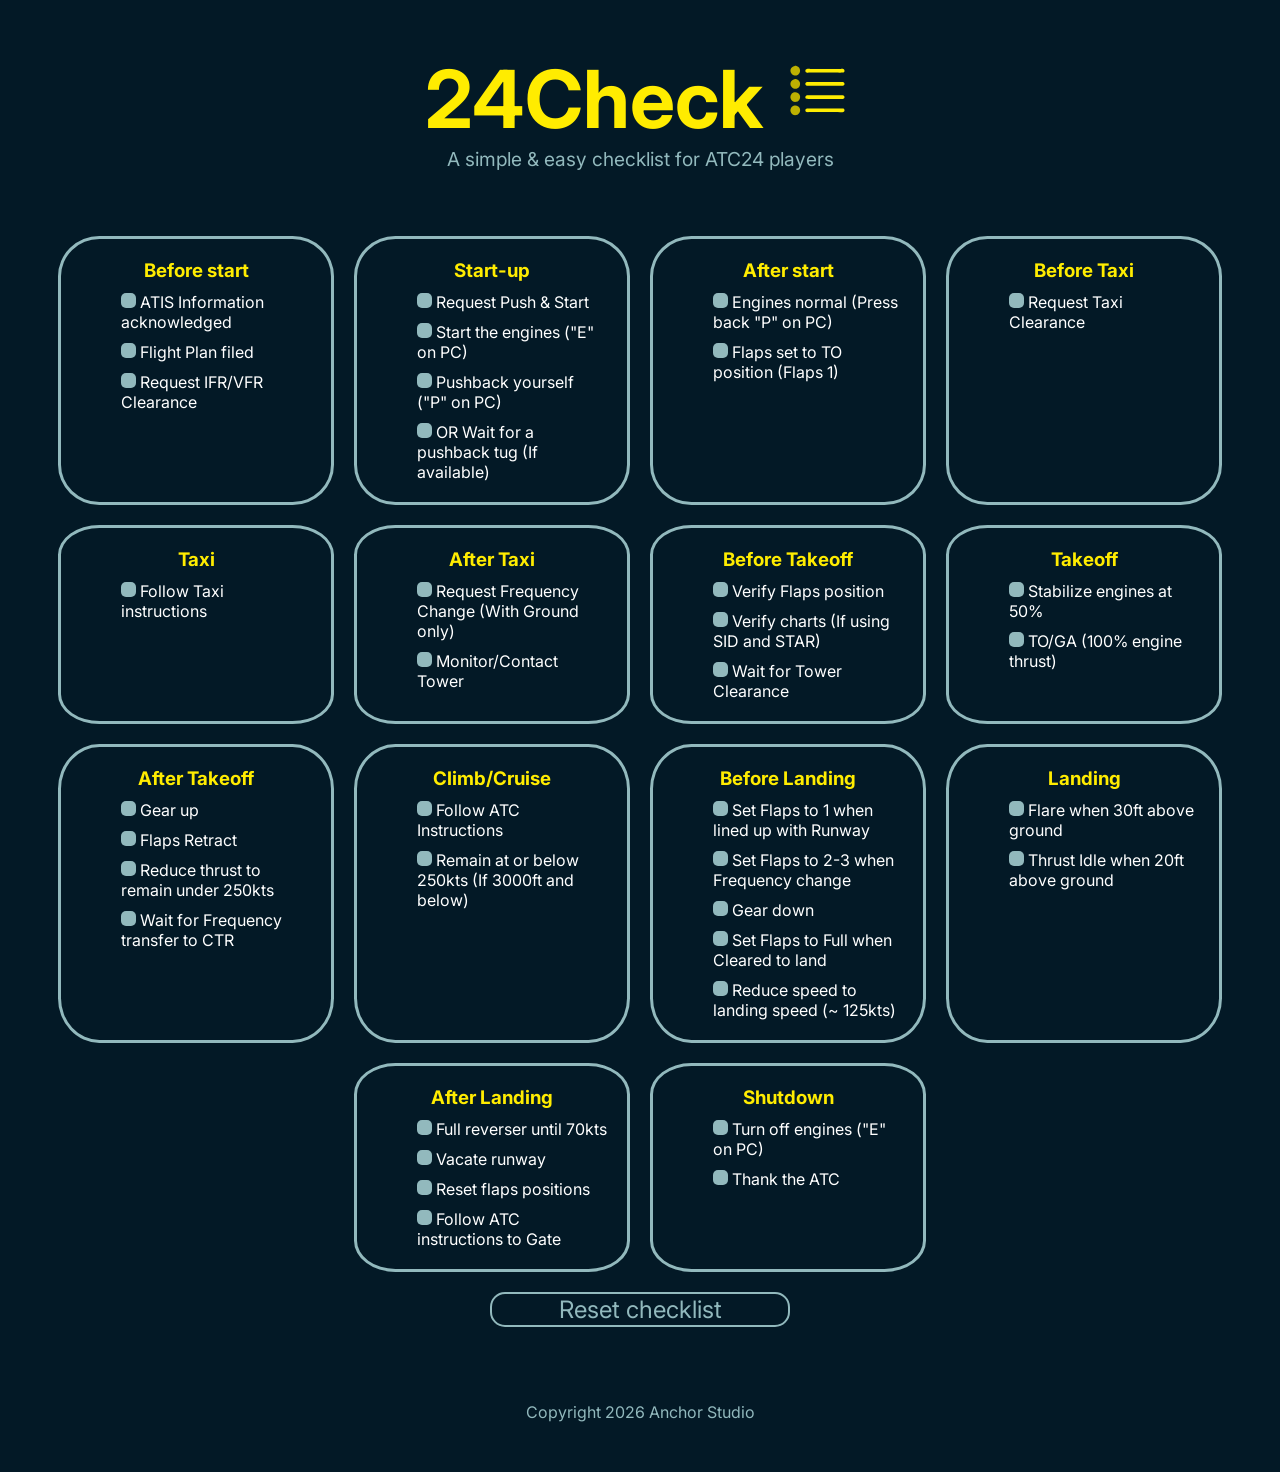
==== index.html @ 7aee20b8 "Fixed bugs. Added auto height for better visibility" ====
<!doctype html>
<html lang="en">
  <head>
    <meta charset="UTF-8" />
    <meta name="viewport" content="width=device-width, initial-scale=1.0" />
    <title>24Check</title>
    <link rel="stylesheet" href="style.css" />
    <link rel="icon" type="image/svg" href="Images/24Check-logo-nobg.svg" />
  </head>
  <body>
    <header>
      <div class="intro">
        <h1 class="title">
          24Check
          <img
            src="Images/24Check-logo-nobg.svg"
            alt="24Check logo"
            height="75px"
          />
        </h1>
        <p class="text">A simple & easy checklist for ATC24 players</p>
      </div>
    </header>
    <main>
      <form>
        <div class="checklists">
          <div id="before-start" class="checklist">
            <h3>Before start</h3>
            <ul>
              <li>
                <input type="checkbox" id="ATIS" class="checkBox" />
                <label for="ATIS">ATIS Information acknowledged</label>
              </li>
              <li>
                <input type="checkbox" id="FPL" class="checkBox" />
                <label for="FPL">Flight Plan filed</label>
              </li>
              <li>
                <input type="checkbox" id="Clearance" class="checkBox" />
                <label for="Clearance">Request IFR/VFR Clearance</label>
              </li>
            </ul>
          </div>
          <div id="startup" class="checklist">
            <h3>Start-up</h3>
            <ul>
              <li>
                <input type="checkbox" id="PushStart" class="checkBox" />
                <label for="PushStart">Request Push & Start</label>
              </li>
              <li>
                <input type="checkbox" id="StartEngines" class="checkBox" />
                <label for="StartEngines">Start the engines ("E" on PC)</label>
              </li>
              <li>
                <input type="checkbox" id="PushbackSelf" class="checkBox" />
                <label for="PushbackSelf">Pushback yourself ("P" on PC)</label>
              </li>
              <li>
                <input type="checkbox" id="PushbackTug" class="checkBox" />
                <label for="PushbackTug"
                  >OR Wait for a pushback tug (If available)</label
                >
              </li>
            </ul>
          </div>
          <div id="after-startup" class="checklist">
            <h3>After start</h3>
            <ul>
              <li>
                <input type="checkbox" id="EnginesNormal" class="checkBox" />
                <label for="EnginesNormal"
                  >Engines normal (Press back "P" on PC)</label
                >
              </li>
              <li>
                <input type="checkbox" id="FlapsTO" class="checkBox" />
                <label for="FlapsTO">Flaps set to TO position (Flaps 1)</label>
              </li>
            </ul>
          </div>
          <div id="beforeTaxi" class="checklist">
            <h3>Before Taxi</h3>
            <ul>
              <li>
                <input type="checkbox" id="TaxiClearance" class="checkBox" />
                <label for="TaxiClearance">Request Taxi Clearance</label>
              </li>
            </ul>
          </div>
          <div id="taxi" class="checklist">
            <h3>Taxi</h3>
            <ul>
              <li>
                <input type="checkbox" id="TaxiInstructions" class="checkBox" />
                <label for="TaxiInstructions">Follow Taxi instructions</label>
              </li>
            </ul>
          </div>
          <div id="afterTaxi" class="checklist">
            <h3>After Taxi</h3>
            <ul>
              <li>
                <input type="checkbox" id="FreqChangeGround" class="checkBox" />
                <label for="FreqChangeGround"
                  >Request Frequency Change (With Ground only)</label
                >
              </li>
              <li>
                <input type="checkbox" id="ContactTower" class="checkBox" />
                <label for="ContactTower">Monitor/Contact Tower</label>
              </li>
            </ul>
          </div>
          <div id="beforeTakeoff" class="checklist">
            <h3>Before Takeoff</h3>
            <ul>
              <li>
                <input type="checkbox" id="VerifyFlaps" class="checkBox" />
                <label for="VerifyFlaps">Verify Flaps position</label>
              </li>
              <li>
                <input type="checkbox" id="VerifyCharts" class="checkBox" />
                <label for="VerifyCharts"
                  >Verify charts (If using SID and STAR)</label
                >
              </li>
              <li>
                <input type="checkbox" id="TowerClearance" class="checkBox" />
                <label for="TowerClearance">Wait for Tower Clearance</label>
              </li>
            </ul>
          </div>
          <div id="takeoff" class="checklist">
            <h3>Takeoff</h3>
            <ul>
              <li>
                <input type="checkbox" id="StabilizeEngines" class="checkBox" />
                <label for="StabilizeEngines">Stabilize engines at 50%</label>
              </li>
              <li>
                <input type="checkbox" id="TOGA" class="checkBox" />
                <label for="TOGA">TO/GA (100% engine thrust)</label>
              </li>
            </ul>
          </div>
          <div id="afterTakeoff" class="checklist">
            <h3>After Takeoff</h3>
            <ul>
              <li>
                <input type="checkbox" id="GearUp" class="checkBox" />
                <label for="GearUp">Gear up</label>
              </li>
              <li>
                <input type="checkbox" id="FlapsRetract" class="checkBox" />
                <label for="FlapsRetract">Flaps Retract</label>
              </li>
              <li>
                <input type="checkbox" id="ReduceThrust" class="checkBox" />
                <label for="ReduceThrust"
                  >Reduce thrust to remain under 250kts</label
                >
              </li>
              <li>
                <input type="checkbox" id="FreqTransferCTR" class="checkBox" />
                <label for="FreqTransferCTR"
                  >Wait for Frequency transfer to CTR</label
                >
              </li>
            </ul>
          </div>
          <div id="climbCruise" class="checklist">
            <h3>Climb/Cruise</h3>
            <ul>
              <li>
                <input type="checkbox" id="FollowATC" class="checkBox" />
                <label for="FollowATC">Follow ATC Instructions</label>
              </li>
              <li>
                <input type="checkbox" id="Under250" class="checkBox" />
                <label for="Under250"
                  >Remain at or below 250kts (If 3000ft and below)</label
                >
              </li>
            </ul>
          </div>
          <div id="beforeLanding" class="checklist">
            <h3>Before Landing</h3>
            <ul>
              <li>
                <input type="checkbox" id="Flaps1Runway" class="checkBox" />
                <label for="Flaps1Runway"
                  >Set Flaps to 1 when lined up with Runway</label
                >
              </li>
              <li>
                <input type="checkbox" id="Flaps23" class="checkBox" />
                <label for="Flaps23"
                  >Set Flaps to 2-3 when Frequency change</label
                >
              </li>
              <li>
                <input type="checkbox" id="gearDown" class="checkBox" />
                <label for="gearDown">Gear down</label>
              </li>
              <li>
                <input type="checkbox" id="FlapsFull" class="checkBox" />
                <label for="FlapsFull"
                  >Set Flaps to Full when Cleared to land</label
                >
              </li>
              <li>
                <input type="checkbox" id="LandingSpeed" class="checkBox" />
                <label for="LandingSpeed"
                  >Reduce speed to landing speed (~ 125kts)</label
                >
              </li>
            </ul>
          </div>
          <div id="landing" class="checklist">
            <h3>Landing</h3>
            <ul>
              <li>
                <input type="checkbox" id="Flare" class="checkBox" />
                <label for="Flare">Flare when 30ft above ground</label>
              </li>
              <li>
                <input type="checkbox" id="ThrustIdle" class="checkBox" />
                <label for="ThrustIdle"
                  >Thrust Idle when 20ft above ground</label
                >
              </li>
            </ul>
          </div>
          <div id="afterLanding" class="checklist">
            <h3>After Landing</h3>
            <ul>
              <li>
                <input type="checkbox" id="Reverser" class="checkBox" />
                <label for="Reverser">Full reverser until 70kts</label>
              </li>
              <li>
                <input type="checkbox" id="VacateRunway" class="checkBox" />
                <label for="VacateRunway">Vacate runway</label>
              </li>
              <li>
                <input type="checkbox" id="ResetFlaps" class="checkBox" />
                <label for="ResetFlaps">Reset flaps positions</label>
              </li>
              <li>
                <input type="checkbox" id="TaxiToGate" class="checkBox" />
                <label for="TaxiToGate">Follow ATC instructions to Gate</label>
              </li>
            </ul>
          </div>
          <div id="shutdown" class="checklist">
            <h3>Shutdown</h3>
            <ul>
              <li>
                <input type="checkbox" id="EnginesOff" class="checkBox" />
                <label for="EnginesOff">Turn off engines ("E" on PC)</label>
              </li>
              <li>
                <input type="checkbox" id="ThankATC" class="checkBox" />
                <label for="ThankATC">Thank the ATC</label>
              </li>
            </ul>
          </div>
        </div>
        <div class="resetbtn">
          <button type="reset" class="button">Reset checklist</button>
        </div>
      </form>
    </main>
    <footer>
      <p class="text">Copyright 2026 Anchor Studio</p>
    </footer>
  </body>
</html>
---- style.css ----
@import url("https://fonts.googleapis.com/css2?family=Inter:ital,opsz,wght@0,14..32,100..900;1,14..32,100..900&display=swap");

* {
  font-family: "Inter", sans-serif;
  margin: 0px;
  background-color: #031926;
}

header {
  text-align: center;
  margin: 0px;
  background-color: #031926;
}

.intro {
  padding: 50px;
}

header .title {
  font-size: 5rem;
  margin: 0px;
  color: #ffec00;
}

header .text {
  color: #92b9bd;
  font-size: 1.2rem;
}

main {
  background-color: #031926;
  height: auto;
  padding: 15px;
}

form {
  align-items: center;
}

.checklists {
  display: flex;
  flex-wrap: wrap;
  gap: 20px;
  justify-content: center;
}

.checklist {
  flex: 0 1 250px;
  height: auto;
  border: #92b9bd solid 3px;
  border-radius: 15%;
  padding: 10px;
}

.checklist h3 {
  text-align: center;
  margin-top: 10px;
  color: #ffec00;
}

.checklist li {
  list-style: none;
  color: #fff;
  margin: 10px;
  transition:
    background-color 0.3s ease,
    color 0.3s ease;
}

.checklist li :hover {
  color: #ffec00;
}

.checkBox {
  appearance: none;
  min-width: 15px;
  height: 15px;
  border-radius: 5px;
  background-color: #92b9bd;
  margin: 0px;
  transition: background-color 0.2s ease-in-out;
}

.checkBox::before {
  padding: 10px;
}

.checkBox:hover {
  background-color: #ffec00;
}

.checkBox:checked {
  background-color: #ffec00;
}

.resetbtn {
  display: flex;
  align-items: center;
  justify-content: center;
  margin-top: 10px;
}

.button {
  border: solid 2px #92b9bd;
  margin: 10px;
  background-color: #031926;
  color: #92b9bd;
  font-size: 1.5rem;
  border-radius: 15px;
  width: 300px;
  cursor: pointer;
  transition:
    background-color 0.3s ease,
    color 0.3s ease;
}

.button:hover {
  background-color: #92b9bd;
  color: #031926;
}

footer {
  max-height: auto;
  background-color: #031926;
  text-align: center;
  color: #92b9bd;
}

footer .text {
  padding: 50px;
}
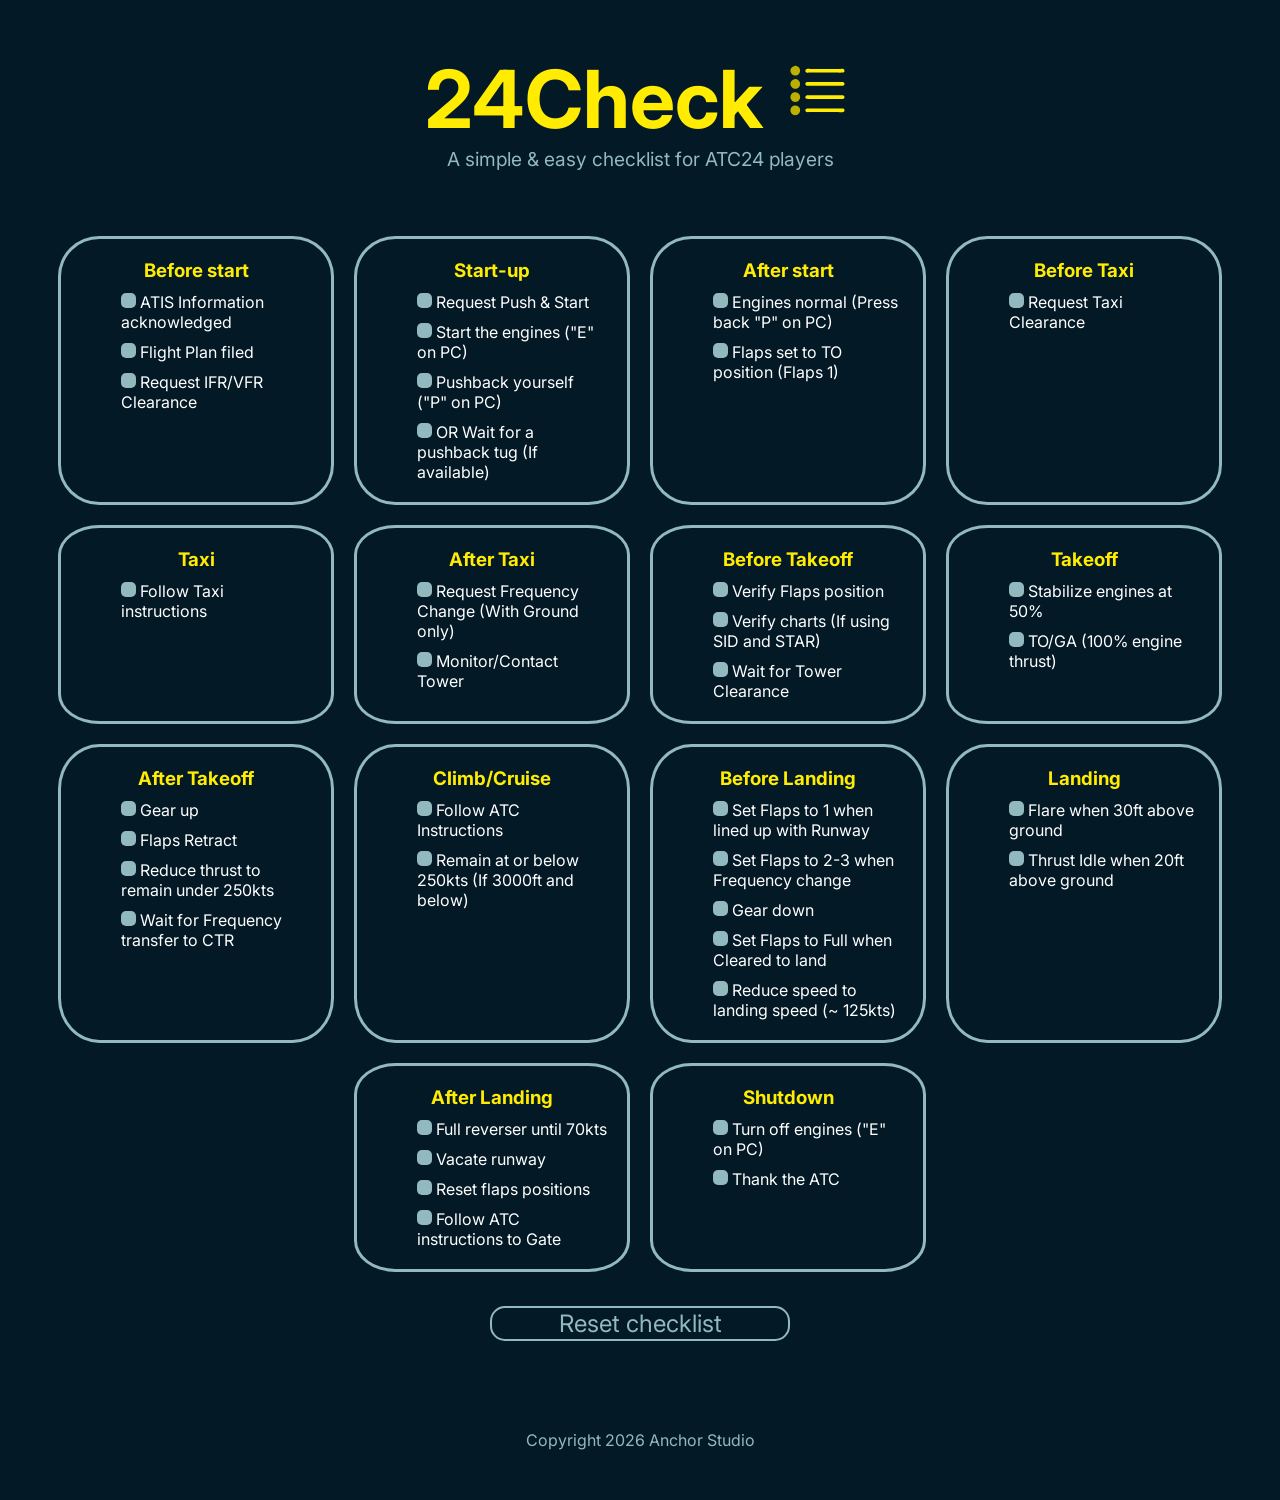
==== commit 1c421ef0: "Small change due to the reset button being to close to the checklists" ====
--- a/index.html
+++ b/index.html
@@ -268,7 +268,7 @@
           </div>
         </div>
         <div class="resetbtn">
-          <button type="reset" class="button">Reset checklist</button>
+          <button type="reset" class="resetButton">Reset checklist</button>
         </div>
       </form>
     </main>
--- a/style.css
+++ b/style.css
@@ -100,9 +100,9 @@
   margin-top: 10px;
 }
 
-.button {
+.resetButton {
   border: solid 2px #92b9bd;
-  margin: 10px;
+  margin: 1.5rem;
   background-color: #031926;
   color: #92b9bd;
   font-size: 1.5rem;
@@ -114,7 +114,7 @@
     color 0.3s ease;
 }
 
-.button:hover {
+.resetButton:hover {
   background-color: #92b9bd;
   color: #031926;
 }
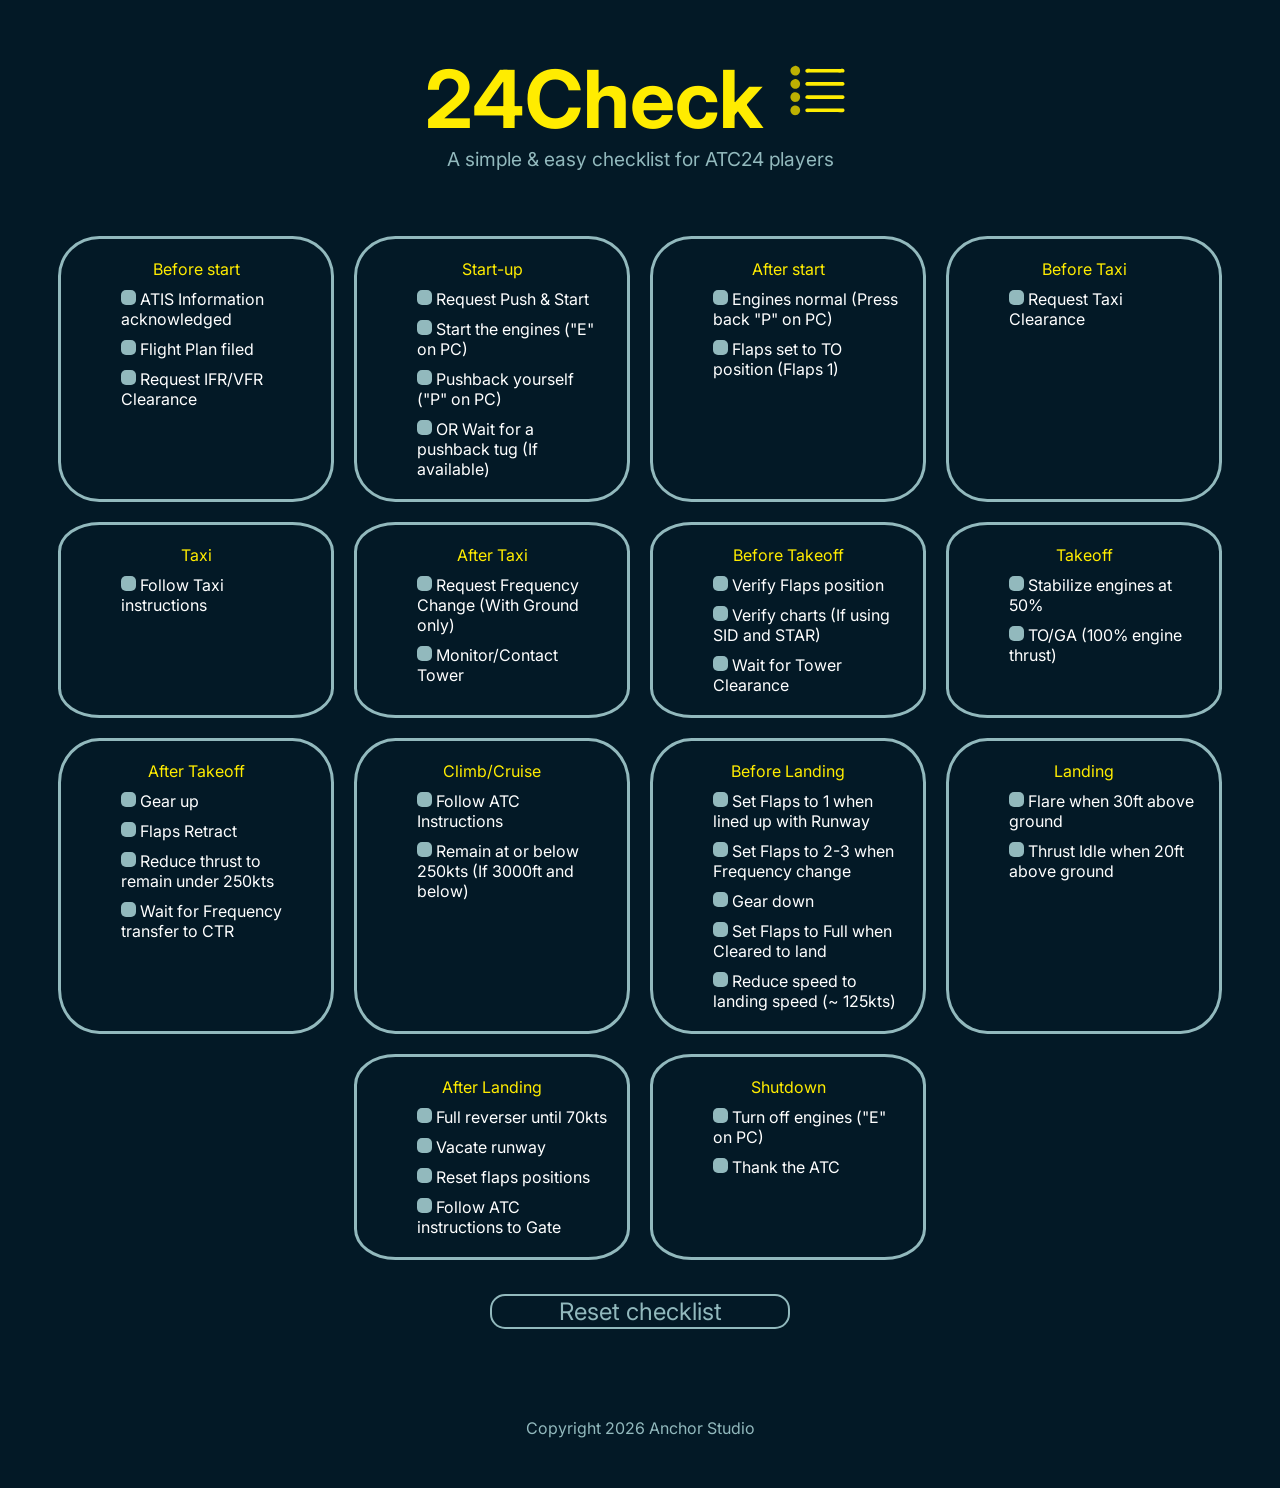
==== commit 2db63f9f: "Added colapsible option to all the checklists" ====
--- a/index.html
+++ b/index.html
@@ -24,8 +24,8 @@
     <main>
       <form>
         <div class="checklists">
-          <div id="before-start" class="checklist">
-            <h3>Before start</h3>
+          <details open class="checklist" class="checklist">
+            <summary>Before start</summary>
             <ul>
               <li>
                 <input type="checkbox" id="ATIS" class="checkBox" />
@@ -40,9 +40,9 @@
                 <label for="Clearance">Request IFR/VFR Clearance</label>
               </li>
             </ul>
-          </div>
-          <div id="startup" class="checklist">
-            <h3>Start-up</h3>
+          </details>
+          <details open class="checklist" class="checklist">
+            <summary>Start-up</summary>
             <ul>
               <li>
                 <input type="checkbox" id="PushStart" class="checkBox" />
@@ -63,9 +63,9 @@
                 >
               </li>
             </ul>
-          </div>
-          <div id="after-startup" class="checklist">
-            <h3>After start</h3>
+          </details>
+          <details open class="checklist">
+            <summary>After start</summary>
             <ul>
               <li>
                 <input type="checkbox" id="EnginesNormal" class="checkBox" />
@@ -78,27 +78,27 @@
                 <label for="FlapsTO">Flaps set to TO position (Flaps 1)</label>
               </li>
             </ul>
-          </div>
-          <div id="beforeTaxi" class="checklist">
-            <h3>Before Taxi</h3>
+          </details>
+          <details open class="checklist" class="checklist">
+            <summary>Before Taxi</summary>
             <ul>
               <li>
                 <input type="checkbox" id="TaxiClearance" class="checkBox" />
                 <label for="TaxiClearance">Request Taxi Clearance</label>
               </li>
             </ul>
-          </div>
-          <div id="taxi" class="checklist">
-            <h3>Taxi</h3>
+          </details>
+          <details open class="checklist">
+            <summary>Taxi</summary>
             <ul>
               <li>
                 <input type="checkbox" id="TaxiInstructions" class="checkBox" />
                 <label for="TaxiInstructions">Follow Taxi instructions</label>
               </li>
             </ul>
-          </div>
-          <div id="afterTaxi" class="checklist">
-            <h3>After Taxi</h3>
+          </details>
+          <details open class="checklist">
+            <summary>After Taxi</summary>
             <ul>
               <li>
                 <input type="checkbox" id="FreqChangeGround" class="checkBox" />
@@ -111,9 +111,9 @@
                 <label for="ContactTower">Monitor/Contact Tower</label>
               </li>
             </ul>
-          </div>
-          <div id="beforeTakeoff" class="checklist">
-            <h3>Before Takeoff</h3>
+          </details>
+          <details open class="checklist">
+            <summary>Before Takeoff</summary>
             <ul>
               <li>
                 <input type="checkbox" id="VerifyFlaps" class="checkBox" />
@@ -130,9 +130,9 @@
                 <label for="TowerClearance">Wait for Tower Clearance</label>
               </li>
             </ul>
-          </div>
-          <div id="takeoff" class="checklist">
-            <h3>Takeoff</h3>
+          </details>
+          <details open class="checklist">
+            <summary>Takeoff</summary>
             <ul>
               <li>
                 <input type="checkbox" id="StabilizeEngines" class="checkBox" />
@@ -143,9 +143,9 @@
                 <label for="TOGA">TO/GA (100% engine thrust)</label>
               </li>
             </ul>
-          </div>
-          <div id="afterTakeoff" class="checklist">
-            <h3>After Takeoff</h3>
+          </details>
+          <details open class="checklist">
+            <summary>After Takeoff</summary>
             <ul>
               <li>
                 <input type="checkbox" id="GearUp" class="checkBox" />
@@ -168,9 +168,9 @@
                 >
               </li>
             </ul>
-          </div>
-          <div id="climbCruise" class="checklist">
-            <h3>Climb/Cruise</h3>
+          </details>
+          <details open class="checklist">
+            <summary>Climb/Cruise</summary>
             <ul>
               <li>
                 <input type="checkbox" id="FollowATC" class="checkBox" />
@@ -183,9 +183,9 @@
                 >
               </li>
             </ul>
-          </div>
-          <div id="beforeLanding" class="checklist">
-            <h3>Before Landing</h3>
+          </details>
+          <details open class="checklist">
+            <summary>Before Landing</summary>
             <ul>
               <li>
                 <input type="checkbox" id="Flaps1Runway" class="checkBox" />
@@ -216,9 +216,9 @@
                 >
               </li>
             </ul>
-          </div>
-          <div id="landing" class="checklist">
-            <h3>Landing</h3>
+          </details>
+          <details open class="checklist">
+            <summary>Landing</summary>
             <ul>
               <li>
                 <input type="checkbox" id="Flare" class="checkBox" />
@@ -231,9 +231,9 @@
                 >
               </li>
             </ul>
-          </div>
-          <div id="afterLanding" class="checklist">
-            <h3>After Landing</h3>
+          </details>
+          <details open class="checklist">
+            <summary>After Landing</summary>
             <ul>
               <li>
                 <input type="checkbox" id="Reverser" class="checkBox" />
@@ -252,9 +252,9 @@
                 <label for="TaxiToGate">Follow ATC instructions to Gate</label>
               </li>
             </ul>
-          </div>
-          <div id="shutdown" class="checklist">
-            <h3>Shutdown</h3>
+          </details>
+          <details open class="checklist">
+            <summary>Shutdown</summary>
             <ul>
               <li>
                 <input type="checkbox" id="EnginesOff" class="checkBox" />
@@ -265,7 +265,7 @@
                 <label for="ThankATC">Thank the ATC</label>
               </li>
             </ul>
-          </div>
+          </details>
         </div>
         <div class="resetbtn">
           <button type="reset" class="resetButton">Reset checklist</button>
@@ -276,4 +276,4 @@
       <p class="text">Copyright 2026 Anchor Studio</p>
     </footer>
   </body>
-</html>
+</html>
--- a/style.css
+++ b/style.css
@@ -4,6 +4,22 @@
   font-family: "Inter", sans-serif;
   margin: 0px;
   background-color: #031926;
+}
+
+:root {
+  interpolate-size: allow-keywords;
+}
+
+details::details-content {
+  height: 0;
+  overflow: clip;
+  transition:
+    height 0.3s ease,
+    content-visibility 0.3s ease allow-discrete;
+}
+
+details[open]::details-content {
+  height: auto;
 }
 
 header {
@@ -52,19 +68,24 @@
   padding: 10px;
 }
 
-.checklist h3 {
+.checklist summary {
+    list-style: none;
   text-align: center;
   margin-top: 10px;
   color: #ffec00;
+  transition: color 0.3s ease-in-out;
 }
 
+.checklist summary:hover {
+    color:#fff7a0;
+}
 .checklist li {
   list-style: none;
   color: #fff;
   margin: 10px;
   transition:
     background-color 0.3s ease,
-    color 0.3s ease;
+    background-color 0.3s ease;
 }
 
 .checklist li :hover {
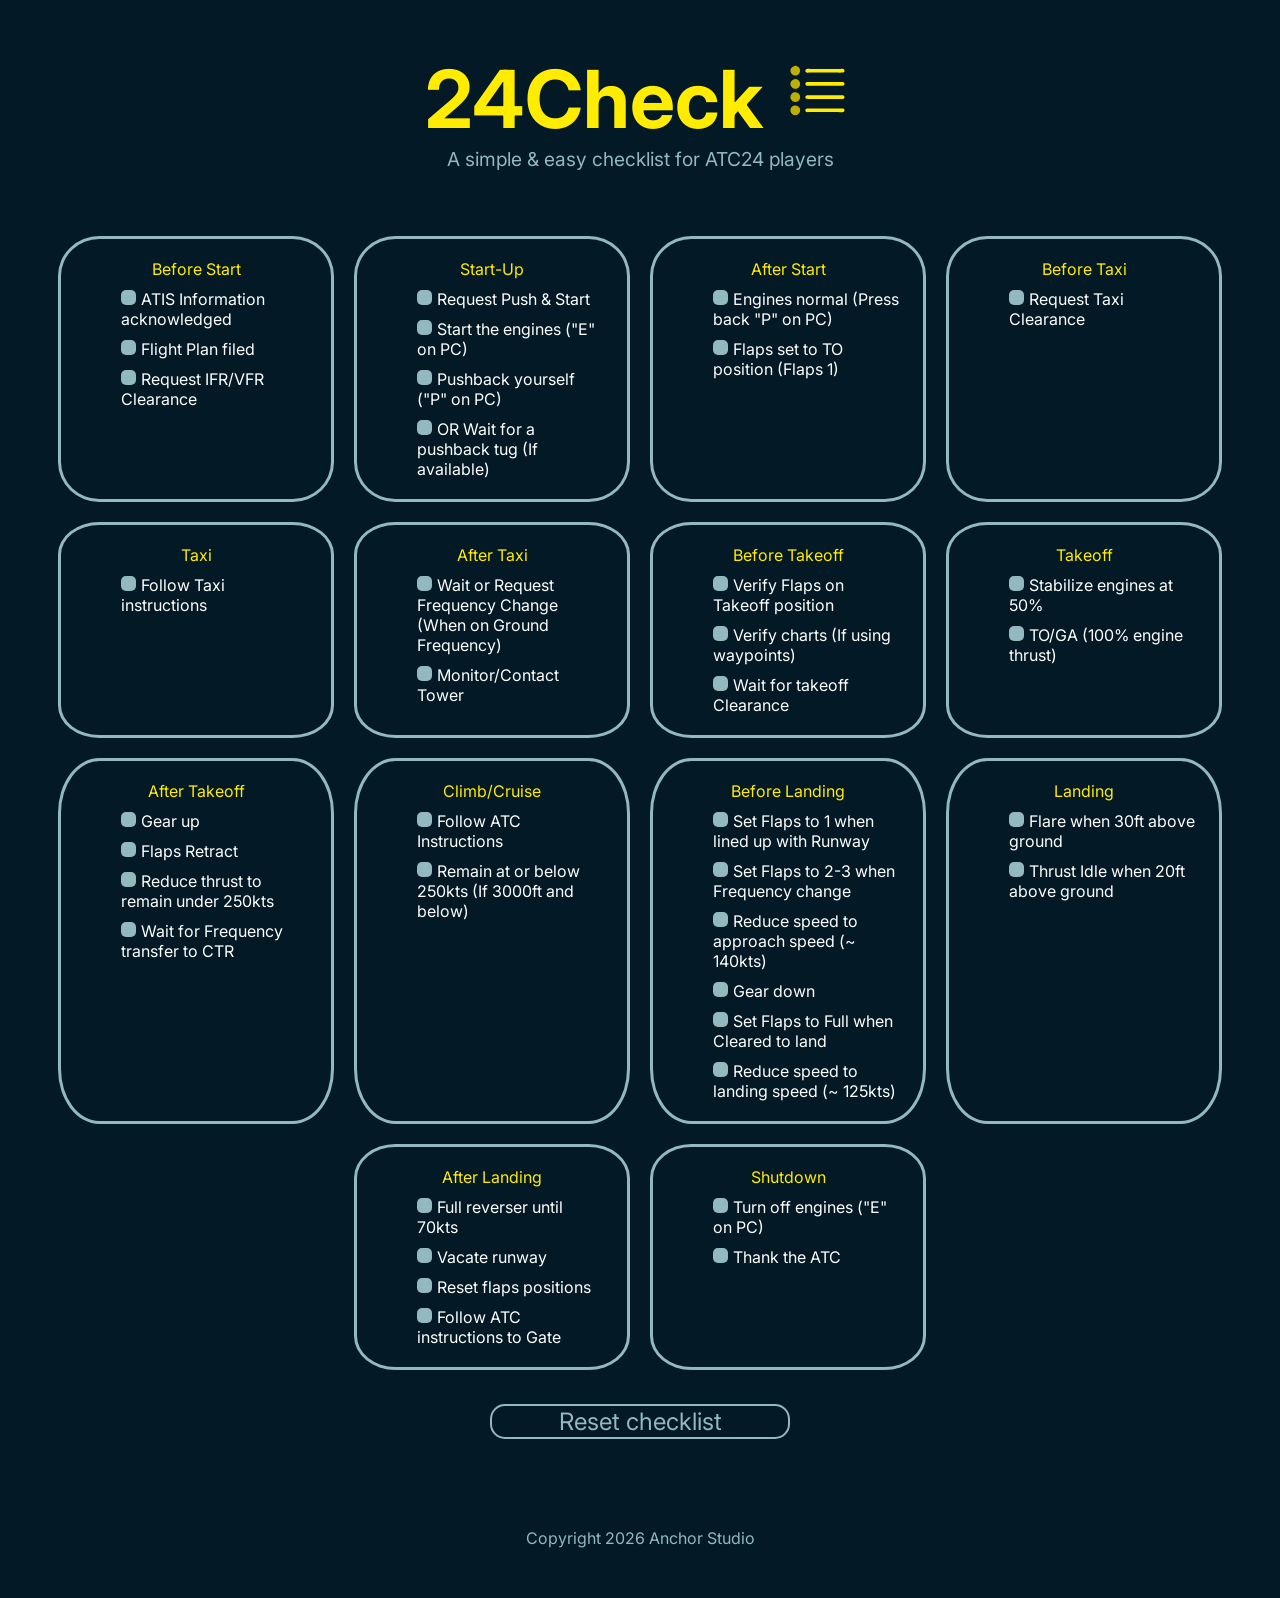
==== commit 288de510: "Replaced the html elements in js using DOM" ====
--- a/index.html
+++ b/index.html
@@ -23,250 +23,7 @@
     </header>
     <main>
       <form>
-        <div class="checklists">
-          <details open class="checklist" class="checklist">
-            <summary>Before start</summary>
-            <ul>
-              <li>
-                <input type="checkbox" id="ATIS" class="checkBox" />
-                <label for="ATIS">ATIS Information acknowledged</label>
-              </li>
-              <li>
-                <input type="checkbox" id="FPL" class="checkBox" />
-                <label for="FPL">Flight Plan filed</label>
-              </li>
-              <li>
-                <input type="checkbox" id="Clearance" class="checkBox" />
-                <label for="Clearance">Request IFR/VFR Clearance</label>
-              </li>
-            </ul>
-          </details>
-          <details open class="checklist" class="checklist">
-            <summary>Start-up</summary>
-            <ul>
-              <li>
-                <input type="checkbox" id="PushStart" class="checkBox" />
-                <label for="PushStart">Request Push & Start</label>
-              </li>
-              <li>
-                <input type="checkbox" id="StartEngines" class="checkBox" />
-                <label for="StartEngines">Start the engines ("E" on PC)</label>
-              </li>
-              <li>
-                <input type="checkbox" id="PushbackSelf" class="checkBox" />
-                <label for="PushbackSelf">Pushback yourself ("P" on PC)</label>
-              </li>
-              <li>
-                <input type="checkbox" id="PushbackTug" class="checkBox" />
-                <label for="PushbackTug"
-                  >OR Wait for a pushback tug (If available)</label
-                >
-              </li>
-            </ul>
-          </details>
-          <details open class="checklist">
-            <summary>After start</summary>
-            <ul>
-              <li>
-                <input type="checkbox" id="EnginesNormal" class="checkBox" />
-                <label for="EnginesNormal"
-                  >Engines normal (Press back "P" on PC)</label
-                >
-              </li>
-              <li>
-                <input type="checkbox" id="FlapsTO" class="checkBox" />
-                <label for="FlapsTO">Flaps set to TO position (Flaps 1)</label>
-              </li>
-            </ul>
-          </details>
-          <details open class="checklist" class="checklist">
-            <summary>Before Taxi</summary>
-            <ul>
-              <li>
-                <input type="checkbox" id="TaxiClearance" class="checkBox" />
-                <label for="TaxiClearance">Request Taxi Clearance</label>
-              </li>
-            </ul>
-          </details>
-          <details open class="checklist">
-            <summary>Taxi</summary>
-            <ul>
-              <li>
-                <input type="checkbox" id="TaxiInstructions" class="checkBox" />
-                <label for="TaxiInstructions">Follow Taxi instructions</label>
-              </li>
-            </ul>
-          </details>
-          <details open class="checklist">
-            <summary>After Taxi</summary>
-            <ul>
-              <li>
-                <input type="checkbox" id="FreqChangeGround" class="checkBox" />
-                <label for="FreqChangeGround"
-                  >Request Frequency Change (With Ground only)</label
-                >
-              </li>
-              <li>
-                <input type="checkbox" id="ContactTower" class="checkBox" />
-                <label for="ContactTower">Monitor/Contact Tower</label>
-              </li>
-            </ul>
-          </details>
-          <details open class="checklist">
-            <summary>Before Takeoff</summary>
-            <ul>
-              <li>
-                <input type="checkbox" id="VerifyFlaps" class="checkBox" />
-                <label for="VerifyFlaps">Verify Flaps position</label>
-              </li>
-              <li>
-                <input type="checkbox" id="VerifyCharts" class="checkBox" />
-                <label for="VerifyCharts"
-                  >Verify charts (If using SID and STAR)</label
-                >
-              </li>
-              <li>
-                <input type="checkbox" id="TowerClearance" class="checkBox" />
-                <label for="TowerClearance">Wait for Tower Clearance</label>
-              </li>
-            </ul>
-          </details>
-          <details open class="checklist">
-            <summary>Takeoff</summary>
-            <ul>
-              <li>
-                <input type="checkbox" id="StabilizeEngines" class="checkBox" />
-                <label for="StabilizeEngines">Stabilize engines at 50%</label>
-              </li>
-              <li>
-                <input type="checkbox" id="TOGA" class="checkBox" />
-                <label for="TOGA">TO/GA (100% engine thrust)</label>
-              </li>
-            </ul>
-          </details>
-          <details open class="checklist">
-            <summary>After Takeoff</summary>
-            <ul>
-              <li>
-                <input type="checkbox" id="GearUp" class="checkBox" />
-                <label for="GearUp">Gear up</label>
-              </li>
-              <li>
-                <input type="checkbox" id="FlapsRetract" class="checkBox" />
-                <label for="FlapsRetract">Flaps Retract</label>
-              </li>
-              <li>
-                <input type="checkbox" id="ReduceThrust" class="checkBox" />
-                <label for="ReduceThrust"
-                  >Reduce thrust to remain under 250kts</label
-                >
-              </li>
-              <li>
-                <input type="checkbox" id="FreqTransferCTR" class="checkBox" />
-                <label for="FreqTransferCTR"
-                  >Wait for Frequency transfer to CTR</label
-                >
-              </li>
-            </ul>
-          </details>
-          <details open class="checklist">
-            <summary>Climb/Cruise</summary>
-            <ul>
-              <li>
-                <input type="checkbox" id="FollowATC" class="checkBox" />
-                <label for="FollowATC">Follow ATC Instructions</label>
-              </li>
-              <li>
-                <input type="checkbox" id="Under250" class="checkBox" />
-                <label for="Under250"
-                  >Remain at or below 250kts (If 3000ft and below)</label
-                >
-              </li>
-            </ul>
-          </details>
-          <details open class="checklist">
-            <summary>Before Landing</summary>
-            <ul>
-              <li>
-                <input type="checkbox" id="Flaps1Runway" class="checkBox" />
-                <label for="Flaps1Runway"
-                  >Set Flaps to 1 when lined up with Runway</label
-                >
-              </li>
-              <li>
-                <input type="checkbox" id="Flaps23" class="checkBox" />
-                <label for="Flaps23"
-                  >Set Flaps to 2-3 when Frequency change</label
-                >
-              </li>
-              <li>
-                <input type="checkbox" id="gearDown" class="checkBox" />
-                <label for="gearDown">Gear down</label>
-              </li>
-              <li>
-                <input type="checkbox" id="FlapsFull" class="checkBox" />
-                <label for="FlapsFull"
-                  >Set Flaps to Full when Cleared to land</label
-                >
-              </li>
-              <li>
-                <input type="checkbox" id="LandingSpeed" class="checkBox" />
-                <label for="LandingSpeed"
-                  >Reduce speed to landing speed (~ 125kts)</label
-                >
-              </li>
-            </ul>
-          </details>
-          <details open class="checklist">
-            <summary>Landing</summary>
-            <ul>
-              <li>
-                <input type="checkbox" id="Flare" class="checkBox" />
-                <label for="Flare">Flare when 30ft above ground</label>
-              </li>
-              <li>
-                <input type="checkbox" id="ThrustIdle" class="checkBox" />
-                <label for="ThrustIdle"
-                  >Thrust Idle when 20ft above ground</label
-                >
-              </li>
-            </ul>
-          </details>
-          <details open class="checklist">
-            <summary>After Landing</summary>
-            <ul>
-              <li>
-                <input type="checkbox" id="Reverser" class="checkBox" />
-                <label for="Reverser">Full reverser until 70kts</label>
-              </li>
-              <li>
-                <input type="checkbox" id="VacateRunway" class="checkBox" />
-                <label for="VacateRunway">Vacate runway</label>
-              </li>
-              <li>
-                <input type="checkbox" id="ResetFlaps" class="checkBox" />
-                <label for="ResetFlaps">Reset flaps positions</label>
-              </li>
-              <li>
-                <input type="checkbox" id="TaxiToGate" class="checkBox" />
-                <label for="TaxiToGate">Follow ATC instructions to Gate</label>
-              </li>
-            </ul>
-          </details>
-          <details open class="checklist">
-            <summary>Shutdown</summary>
-            <ul>
-              <li>
-                <input type="checkbox" id="EnginesOff" class="checkBox" />
-                <label for="EnginesOff">Turn off engines ("E" on PC)</label>
-              </li>
-              <li>
-                <input type="checkbox" id="ThankATC" class="checkBox" />
-                <label for="ThankATC">Thank the ATC</label>
-              </li>
-            </ul>
-          </details>
-        </div>
+        <div class="checklists"></div>
         <div class="resetbtn">
           <button type="reset" class="resetButton">Reset checklist</button>
         </div>
@@ -275,5 +32,6 @@
     <footer>
       <p class="text">Copyright 2026 Anchor Studio</p>
     </footer>
+    <script src="script.js"></script>
   </body>
-</html>+</html>
--- a/style.css
+++ b/style.css
@@ -69,7 +69,7 @@
 }
 
 .checklist summary {
-    list-style: none;
+  list-style: none;
   text-align: center;
   margin-top: 10px;
   color: #ffec00;
@@ -77,7 +77,7 @@
 }
 
 .checklist summary:hover {
-    color:#fff7a0;
+  color: #fff7a0;
 }
 .checklist li {
   list-style: none;
@@ -98,7 +98,7 @@
   height: 15px;
   border-radius: 5px;
   background-color: #92b9bd;
-  margin: 0px;
+  margin-right: 5px;
   transition: background-color 0.2s ease-in-out;
 }
 
